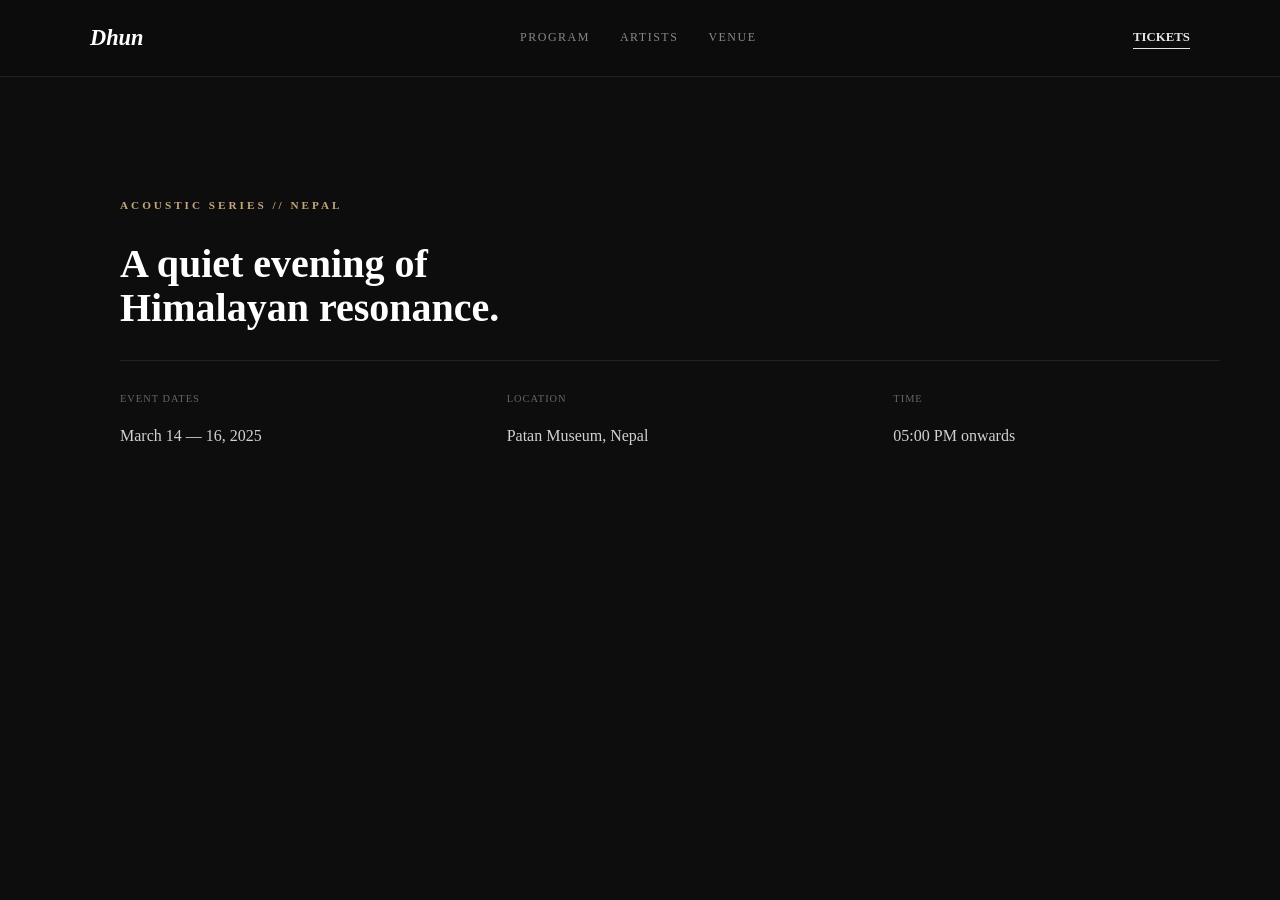
==== index.html @ 4c564b9e "changed the file name to index" ====
<html lang="en">
<head>
    <meta charset="UTF-8">
    <meta name="viewport" content="width=device-width, initial-scale=1.0">
    <link rel="stylesheet" href="style.css">
    <title>Even Information</title>
</head>
<body>
     <nav>
        <div class="container nav">
            <a href="#" class="logo">Dhun</a>
            <div class="nav-links">
                <a href="#program">Program</a>
                <a href="#artists">Artists</a>
                <a href="#venue">Venue</a>
            </div>
            <a href="#" class="ticket">TICKETS</a>
        
        </div>
    </nav>

    <header class="container hero">
        <span class="hero-tag">Acoustic Series // Nepal</span>
        <h1>A quiet evening of <br> Himalayan resonance.</h1>
        
        <div class="hero-info">
            <div class="item">
                <span>Event Dates</span>
                <p>March 14 — 16, 2025</p>
            </div>
            <div class="item">
                <span>Location</span>
                <p>Patan Museum, Nepal</p>
            </div>
            <div class="item">
                <span>Time</span>
                <p>05:00 PM onwards</p>
            </div>
        </div>
    </header>
    
</body>
</html>
---- style.css ----
body {
       margin: 0;
       padding: 0;
       background-color: #0d0d0d;
       color: #e5e5e5;
       line-height: 1.6;

   }

   a {
       text-decoration: none;
       color: inherit;
   }


   .container {
       width: 100%;
       max-width: 1100px;
       margin: 0 auto;
       padding: 0 20px;
   }

   nav {
       padding: 20px 0;
       border-bottom: 1px solid #222222;
       position: sticky;
       top: 0;
       background: rgba(13, 13, 13, 0.95);
       backdrop-filter: blur(12px);
       z-index: 100;
   }

   .nav {
       display: flex;
       justify-content: space-between;
       align-items: center;
   }

   .nav-links {
       display: flex;
       gap: 30px;
   }

   .nav-links a {
       color: #888888;
       font-size: 0.75rem;
       letter-spacing: 1.5px;
       font-weight: 500;
       text-transform: uppercase;
   }

   .nav-links a:hover {
       color: #c5a67c;
   }

   .logo {
       font-size: 1.4rem;
       font-weight: 600;
       font-style: italic;
       text-decoration: none;
       color: #ffffff;
   }

   .ticket {
       font-weight: 600;
       font-size: 0.8rem;
       border-bottom: 1px solid;
   }

   .hero {
       padding: 60px 20px;
   }

   @media (min-width: 768px) {
       .hero {
           padding: 120px;
       }
   }

   .hero-tag {
       font-size: 0.7rem;
       text-transform: uppercase;
       letter-spacing: 3px;
       color: #c5a67c;
       font-weight: 600;
       margin-bottom: 15px;
       display: block;
   }

   .hero h1 {
       font-size: 2.5rem;
       line-height: 1.1;
       margin-bottom: 30px;
       color: #ffffff;
   }

   .hero-info {
       display: grid;
       grid-template-columns: 1fr;
       gap: 20px;
       border-top: 1px solid #222222;
       padding-top: 30px;
   }

   @media (min-width: 768px) {
       .hero-info {
           grid-template-columns: repeat(3, 1fr);
           gap: 60px;
       }
   }

   .item span {
       display: block;
       font-size: 0.65rem;
       text-transform: uppercase;
       letter-spacing: 1px;
       color: #666666;
       margin-bottom: 5px;
   }

   .item p {
       font-weight: 500;
       font-size: 1rem;
       color: #d1d1d1;
   }
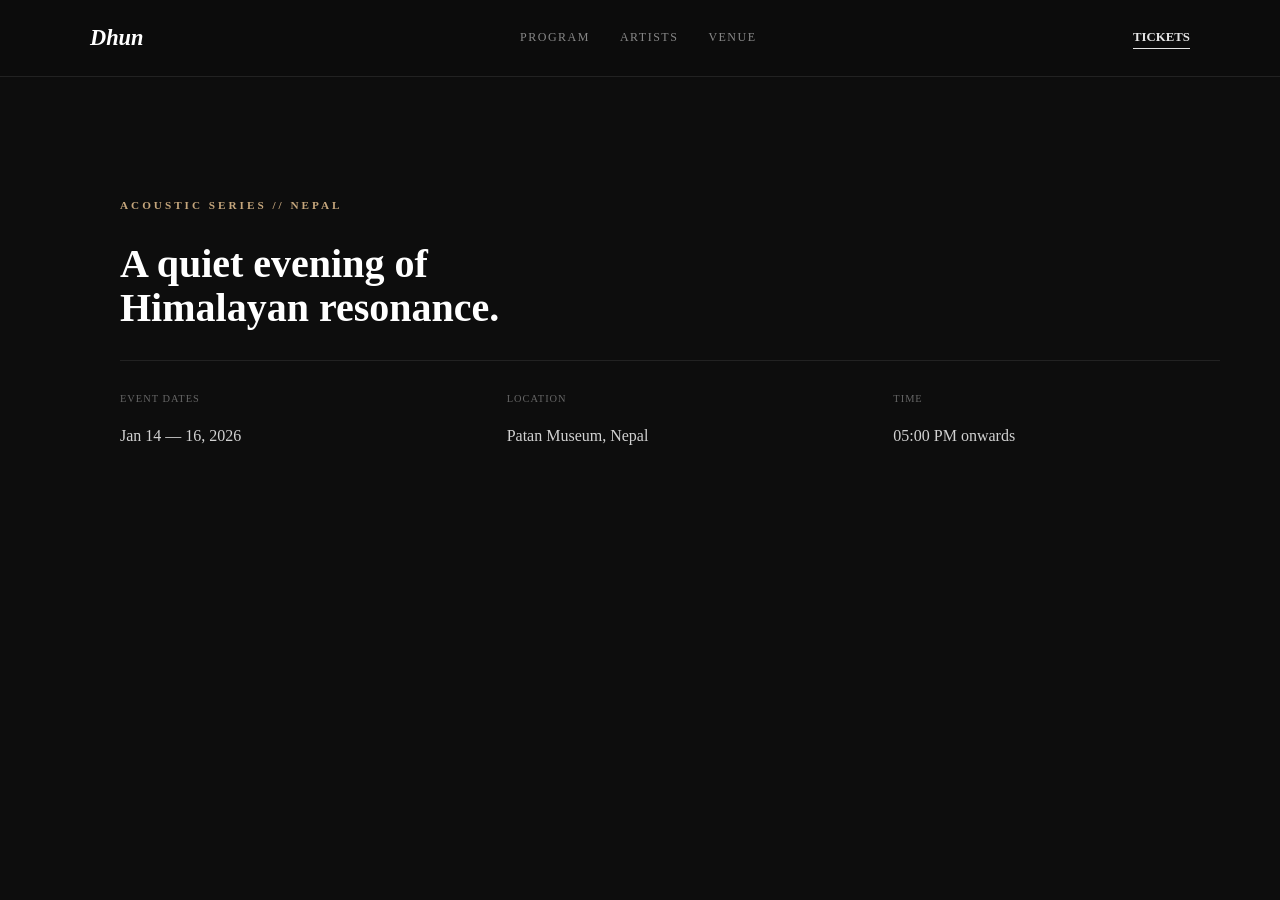
==== commit ba01a629: "small text change" ====
--- a/index.html
+++ b/index.html
@@ -26,7 +26,7 @@
         <div class="hero-info">
             <div class="item">
                 <span>Event Dates</span>
-                <p>March 14 — 16, 2025</p>
+                <p>Jan 14 — 16, 2026</p>
             </div>
             <div class="item">
                 <span>Location</span>
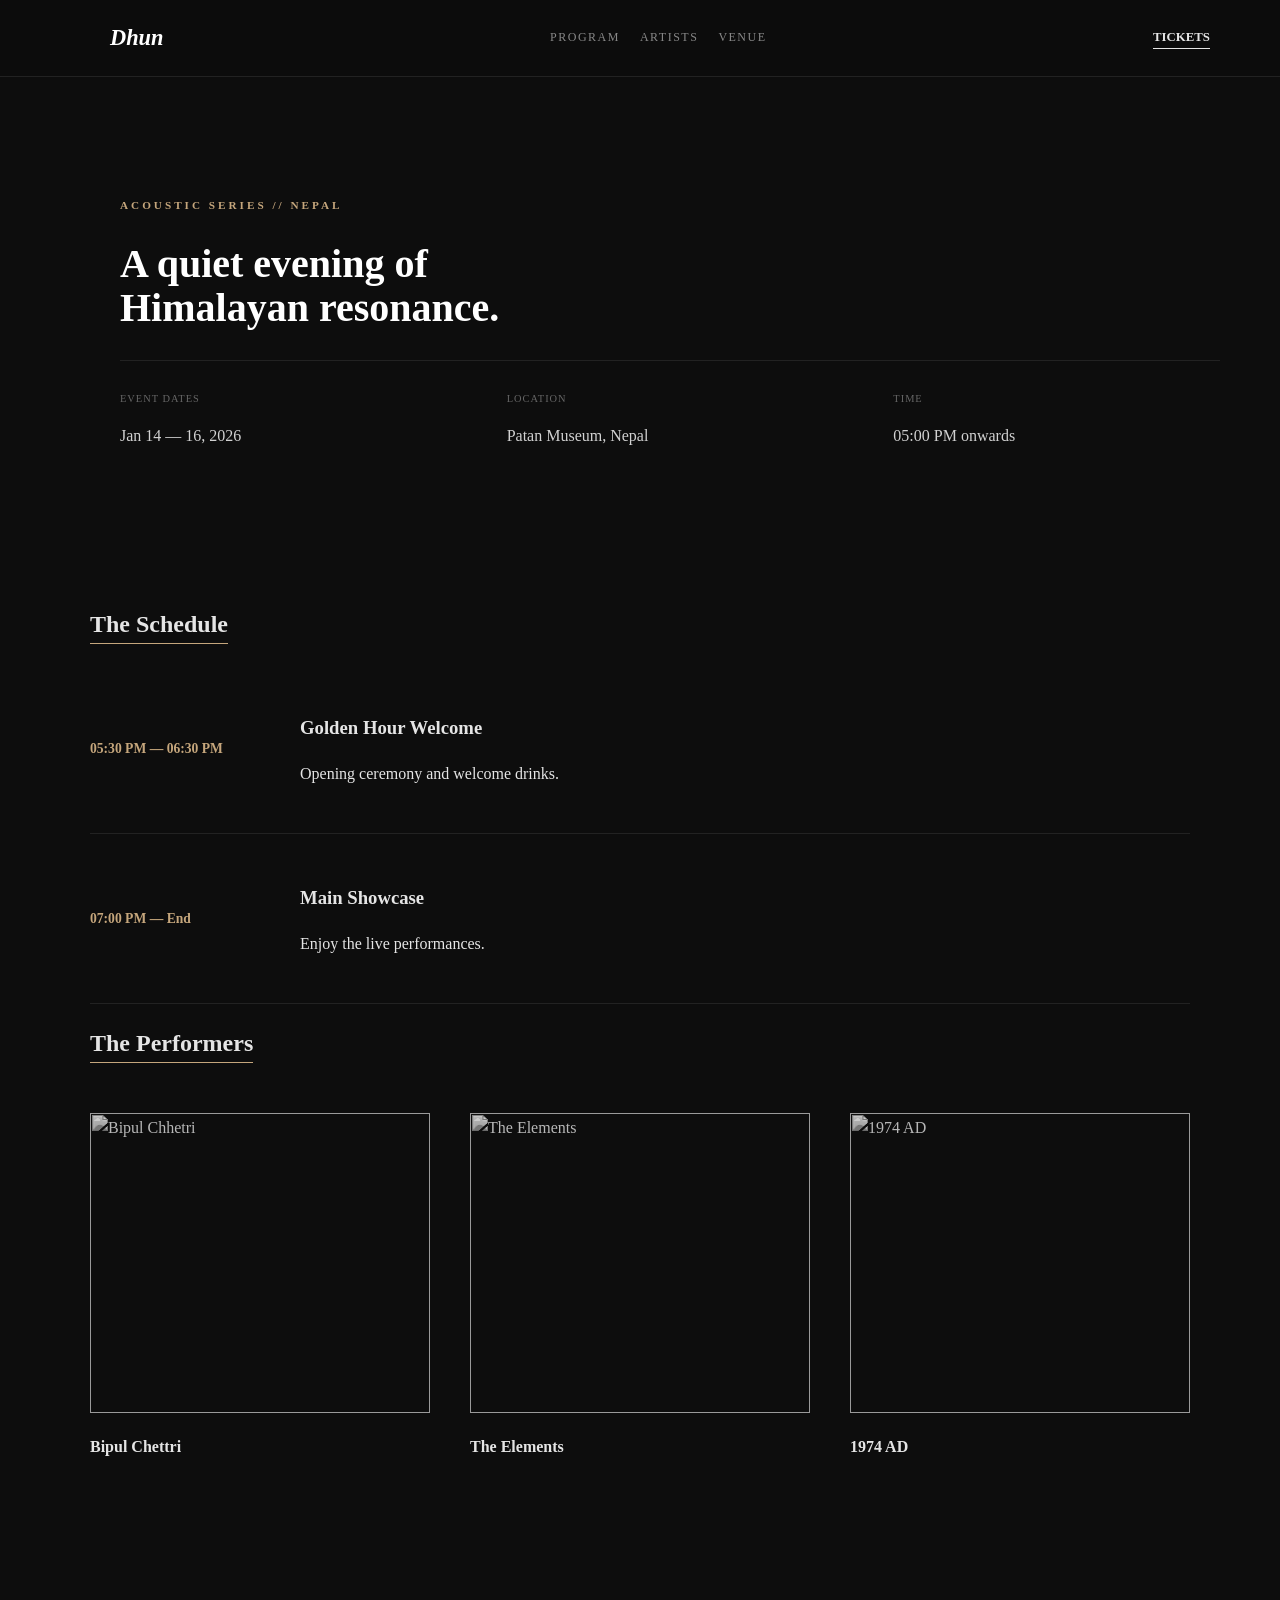
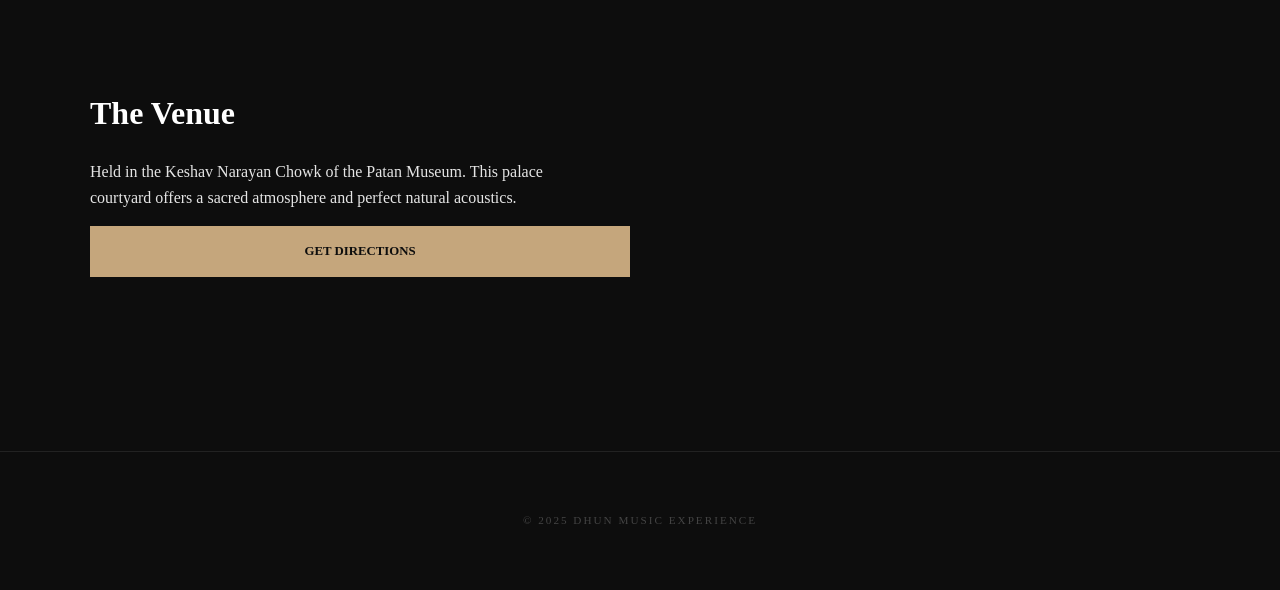
==== commit df933203: "added almost all features" ====
--- a/index.html
+++ b/index.html
@@ -38,6 +38,75 @@
             </div>
         </div>
     </header>
+
+     <section id="program" class="container">
+        <div class="section-header">
+           
+            <h2>The Schedule</h2>
+        </div>
+
+        <div class="schedule-row">
+            <div class="time">05:30 PM — 06:30 PM</div>
+            <div>
+                <h3>Golden Hour Welcome</h3>
+                <p>Opening ceremony and welcome drinks.</p>
+            </div>
+        </div>
+
+        <div class="schedule-row">
+            <div class="time">07:00 PM — End</div>
+            <div>
+                <h3>Main Showcase</h3>
+                <p>Enjoy the live performances.</p>
+            </div>
+        </div>
+    </section>
     
+     <section id="artists" class="container">
+        <div class="section-header">
+           
+            <h2>The Performers</h2>
+        </div>
+        <div class="artist-grid">
+            <div class="artist-card">
+                <img src="https://encrypted-tbn0.gstatic.com/images?q=tbn:ANd9GcQhu51l_TlsCEhnesuo7f8_75SyuxQRQSUOaWbY8J3LiqiWY7YusUt80xSejqE-BLSSzuRUwtFK8aZhpanyKnlRCIohQDc_JcVB_jY-uA&s=10" alt="Bipul Chhetri">
+                <h4>Bipul Chettri</h4>
+               
+            </div>
+            <div class="artist-card">
+                <img src="https://e2h4j4t3.rocketcdn.me/wp-content/uploads/2022/10/Elements-1200.png" alt="The Elements">
+                <h4>The Elements</h4>
+             
+            </div>
+            <div class="artist-card">
+                <img src="https://english.onlinekhabar.com/wp-content/uploads/2024/08/1974-Ad-old-photo.jpg" alt="1974 AD">
+                <h4>1974 AD</h4>
+
+            </div>
+        </div>
+    </section>
+
+    <section id="venue" class="venue">
+        <div class="container">
+            <div class="venue-flex">
+                <div class="venue-text">
+                    <h3>The Venue</h3>
+                    <p>Held in the Keshav Narayan Chowk of the Patan Museum. This palace courtyard offers a sacred atmosphere and perfect natural acoustics.</p>
+                    <a href="https://maps.app.goo.gl/JpmXrXrZkKdC9KSf8" target="_blank" class="btn-directions">Get Directions</a>
+                </div>
+                <div class="venue-image">
+                      <iframe src="https://www.google.com/maps/embed?pb=!1m18!1m12!1m3!1d616.9557836202619!2d85.32496735202018!3d27.672581411385625!2m3!1f0!2f0!3f0!3m2!1i1024!2i768!4f13.1!3m3!1m2!1s0x39eb19c50daa2fb1%3A0x6f197fa38097b530!2sPatan%20Darbar%20Square!5e1!3m2!1sen!2snp!4v1766503927080!5m2!1sen!2snp" width="600" height="450" style="border:0;" allowfullscreen="" loading="lazy" referrerpolicy="no-referrer-when-downgrade"></iframe>
+                </div>
+            </div>
+        </div>
+    </section>
+
+
+    <footer>
+        <div class="container">
+            © 2025 DHUN MUSIC EXPERIENCE 
+        </div>
+    </footer>
+
 </body>
 </html>
--- a/style.css
+++ b/style.css
@@ -1,125 +1,260 @@
-   body {
-       margin: 0;
-       padding: 0;
-       background-color: #0d0d0d;
-       color: #e5e5e5;
-       line-height: 1.6;
-
-   }
-
-   a {
-       text-decoration: none;
-       color: inherit;
-   }
-
-
-   .container {
-       width: 100%;
-       max-width: 1100px;
-       margin: 0 auto;
-       padding: 0 20px;
-   }
-
-   nav {
-       padding: 20px 0;
-       border-bottom: 1px solid #222222;
-       position: sticky;
-       top: 0;
-       background: rgba(13, 13, 13, 0.95);
-       backdrop-filter: blur(12px);
-       z-index: 100;
-   }
-
-   .nav {
-       display: flex;
-       justify-content: space-between;
-       align-items: center;
-   }
-
-   .nav-links {
-       display: flex;
-       gap: 30px;
-   }
-
-   .nav-links a {
-       color: #888888;
-       font-size: 0.75rem;
-       letter-spacing: 1.5px;
-       font-weight: 500;
-       text-transform: uppercase;
-   }
-
-   .nav-links a:hover {
-       color: #c5a67c;
-   }
-
-   .logo {
-       font-size: 1.4rem;
-       font-weight: 600;
-       font-style: italic;
-       text-decoration: none;
-       color: #ffffff;
-   }
-
-   .ticket {
-       font-weight: 600;
-       font-size: 0.8rem;
-       border-bottom: 1px solid;
-   }
-
-   .hero {
-       padding: 60px 20px;
-   }
-
-   @media (min-width: 768px) {
-       .hero {
-           padding: 120px;
-       }
-   }
-
-   .hero-tag {
-       font-size: 0.7rem;
-       text-transform: uppercase;
-       letter-spacing: 3px;
-       color: #c5a67c;
-       font-weight: 600;
-       margin-bottom: 15px;
-       display: block;
-   }
-
-   .hero h1 {
-       font-size: 2.5rem;
-       line-height: 1.1;
-       margin-bottom: 30px;
-       color: #ffffff;
-   }
-
-   .hero-info {
-       display: grid;
-       grid-template-columns: 1fr;
-       gap: 20px;
-       border-top: 1px solid #222222;
-       padding-top: 30px;
-   }
-
-   @media (min-width: 768px) {
-       .hero-info {
-           grid-template-columns: repeat(3, 1fr);
-           gap: 60px;
-       }
-   }
-
-   .item span {
-       display: block;
-       font-size: 0.65rem;
-       text-transform: uppercase;
-       letter-spacing: 1px;
-       color: #666666;
-       margin-bottom: 5px;
-   }
-
-   .item p {
-       font-weight: 500;
-       font-size: 1rem;
-       color: #d1d1d1;
-   }+html {
+    scroll-behavior: smooth;
+}
+
+body {
+    margin: 0;
+    padding: 0;
+    background-color: #0d0d0d;
+    color: #e5e5e5;
+    line-height: 1.6;
+
+}
+
+a {
+    text-decoration: none;
+    color: inherit;
+}
+
+img {
+    width: 100%;
+    height: auto;
+    display: block;
+}
+
+
+.container {
+    width: 100%;
+    max-width: 1100px;
+    margin: 0 auto;
+    padding: 0 20px;
+}
+
+nav {
+    padding: 20px;
+    width: 100%;
+    border-bottom: 1px solid #222222;
+    position: sticky;
+    top: 0;
+    background: rgba(13, 13, 13, 0.95);
+    backdrop-filter: blur(12px);
+    z-index: 100;
+}
+
+.nav {
+    display: flex;
+    justify-content: space-between;
+    align-items: center;
+}
+
+.nav-links {
+    display: flex;
+    gap: 20px;
+
+}
+
+.nav-links a {
+    color: #888888;
+    font-size: 0.75rem;
+    letter-spacing: 1.5px;
+    font-weight: 500;
+    text-transform: uppercase;
+}
+
+.nav-links a:hover {
+    color: #c5a67c;
+}
+
+.logo {
+    font-size: 1.4rem;
+    font-weight: 600;
+    font-style: italic;
+    text-decoration: none;
+    color: #ffffff;
+}
+
+.ticket {
+    font-weight: 600;
+    font-size: 0.8rem;
+    border-bottom: 1px solid;
+}
+
+.hero {
+    padding: 60px 20px;
+}
+
+@media (min-width: 768px) {
+    .hero {
+        padding: 120px;
+    }
+}
+
+.hero-tag {
+    font-size: 0.7rem;
+    text-transform: uppercase;
+    letter-spacing: 3px;
+    color: #c5a67c;
+    font-weight: 600;
+    margin-bottom: 15px;
+    display: block;
+}
+
+.hero h1 {
+    font-size: 2.5rem;
+    line-height: 1.1;
+    margin-bottom: 30px;
+    color: #ffffff;
+}
+
+.hero-info {
+    display: grid;
+    grid-template-columns: 1fr;
+    gap: 20px;
+    border-top: 1px solid #222222;
+    padding-top: 30px;
+}
+
+@media (min-width: 768px) {
+    .hero-info {
+        grid-template-columns: repeat(3, 1fr);
+        gap: 60px;
+    }
+}
+
+.item span {
+    display: block;
+    font-size: 0.65rem;
+    text-transform: uppercase;
+    letter-spacing: 1px;
+    color: #666666;
+    margin-bottom: 5px;
+}
+
+.item p {
+    font-weight: 500;
+    font-size: 1rem;
+    color: #d1d1d1;
+}
+
+.section-header h2 {
+    display: inline-block;
+    border-bottom: 1px solid #c5a67c;
+
+
+}
+
+.schedule-row {
+    display: flex;
+    flex-direction: row;
+    gap: 10px;
+    padding: 30px 0;
+    border-bottom: 1px solid #222222;
+}
+
+
+.time {
+    font-weight: 600;
+    color: #c5a67c;
+    font-size: 0.85rem;
+    min-width: 200px;
+
+    align-self: center;
+}
+
+.artist-grid {
+    display: grid;
+    grid-template-columns: 1fr;
+    /* 1 column mobile */
+    gap: 40px;
+    margin-top: 30px;
+}
+
+.artist-card img {
+    height: 300px;
+    object-fit: cover;
+    filter: grayscale(100%) brightness(80%);
+
+    margin-bottom: 20px;
+}
+
+.artist-card:hover img {
+    filter: grayscale(0%) brightness(100%);
+}
+
+
+
+@media (min-width: 500px) {
+    .artist-grid {
+        grid-template-columns: 1fr 1fr;
+
+    }
+}
+
+@media (min-width: 700px) {
+    .artist-grid {
+        grid-template-columns: repeat(3, 1fr);
+
+    }
+}
+
+.venue {
+
+    padding: 60px;
+}
+
+
+.venue-flex {
+    display: flex;
+    flex-direction: column;
+    /* Mobile stack */
+    gap: 40px;
+}
+
+@media (min-width: 700px) {
+    .venue-flex {
+        flex-direction: row;
+        /* Desktop side-by-side */
+        align-items: center;
+        gap: 80px;
+    }
+}
+
+.venue-text,
+.venue-image {
+    flex: 1;
+}
+
+.venue-text h3 {
+
+    font-size: 2rem;
+    margin-bottom: 20px;
+    color: #ffffff;
+}
+
+.btn-directions {
+    display: inline-block;
+    background-color: #c5a67c;
+    color: #0d0d0d;
+    padding: 15px;
+    text-decoration: none;
+    font-size: 0.8rem;
+    font-weight: 700;
+    text-transform: uppercase;
+    width: 100%;
+    text-align: center;
+}
+
+footer {
+    padding: 60px 0;
+    text-align: center;
+    border-top: 1px solid #222222;
+    font-size: 0.7rem;
+    color: #444444;
+    letter-spacing: 2px;
+}
+
+iframe {
+    width: 100%;
+    height: 450px;
+    border: 0;
+}
